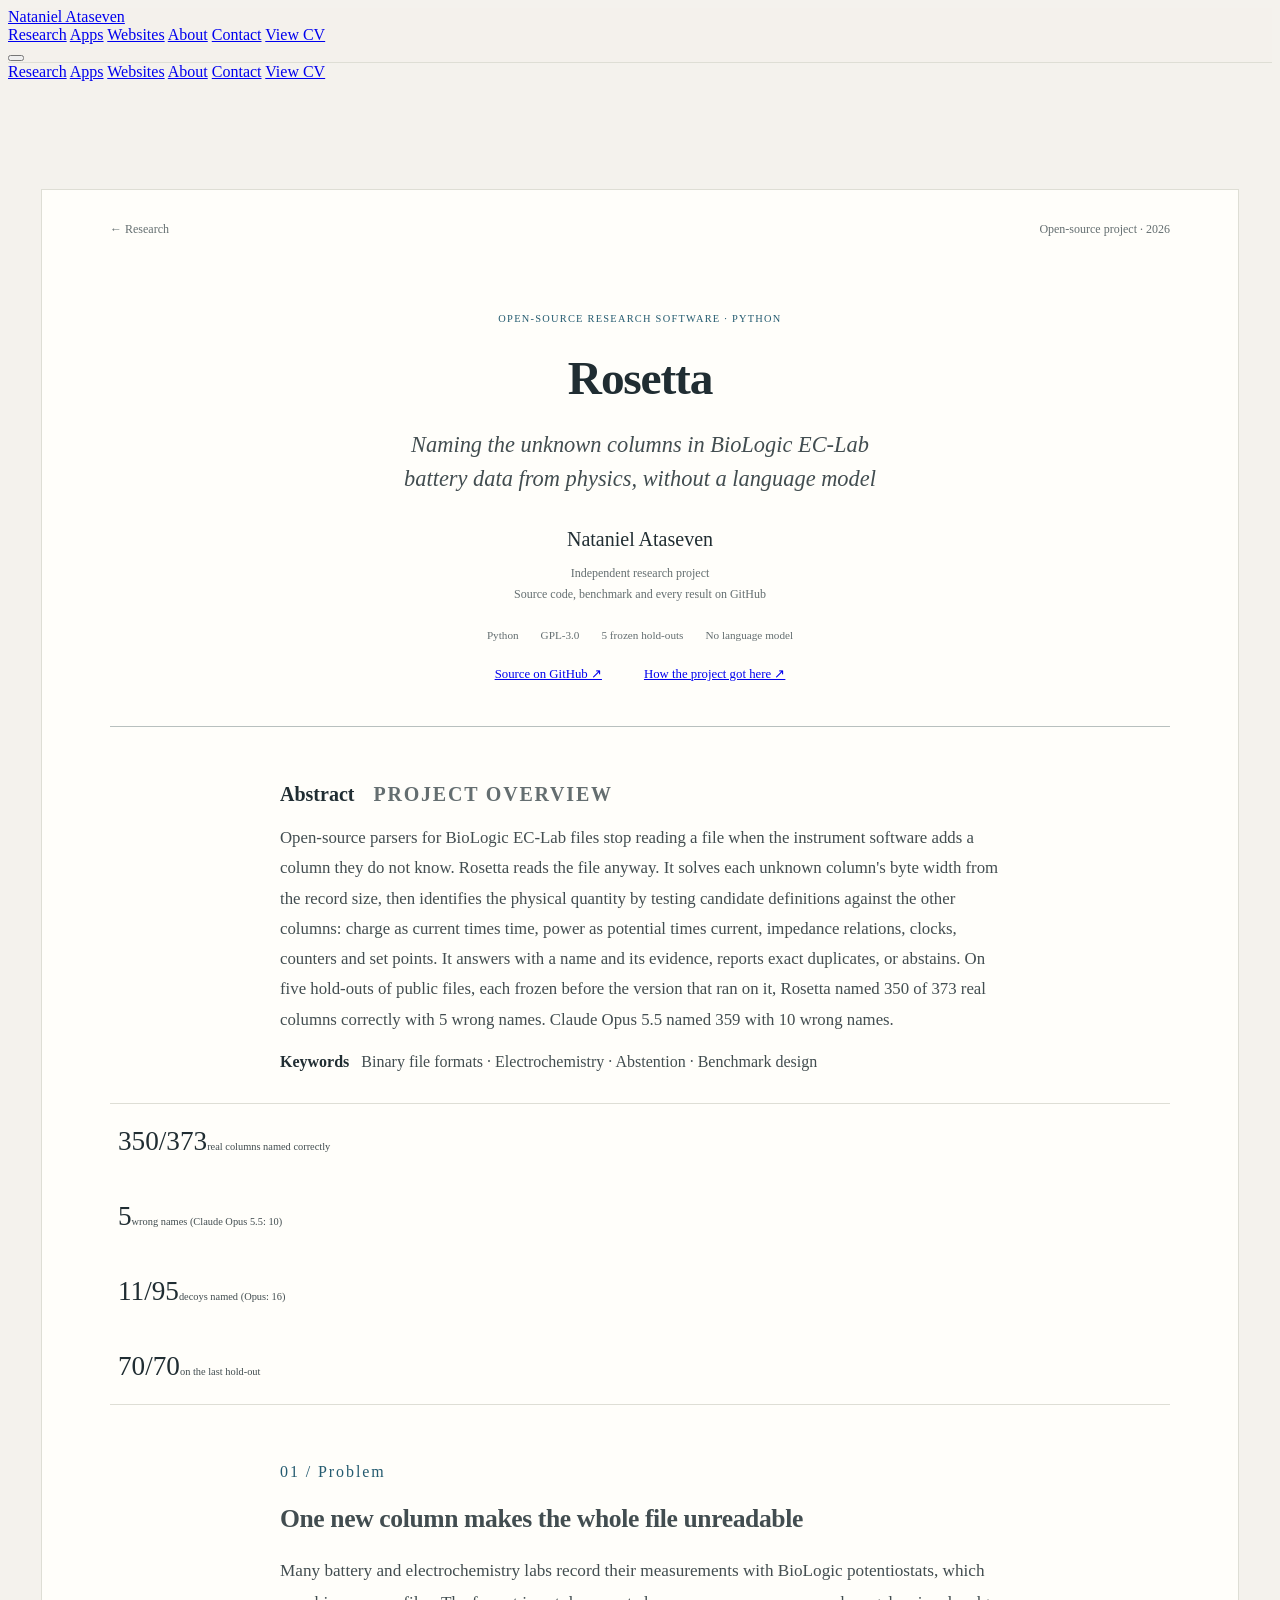
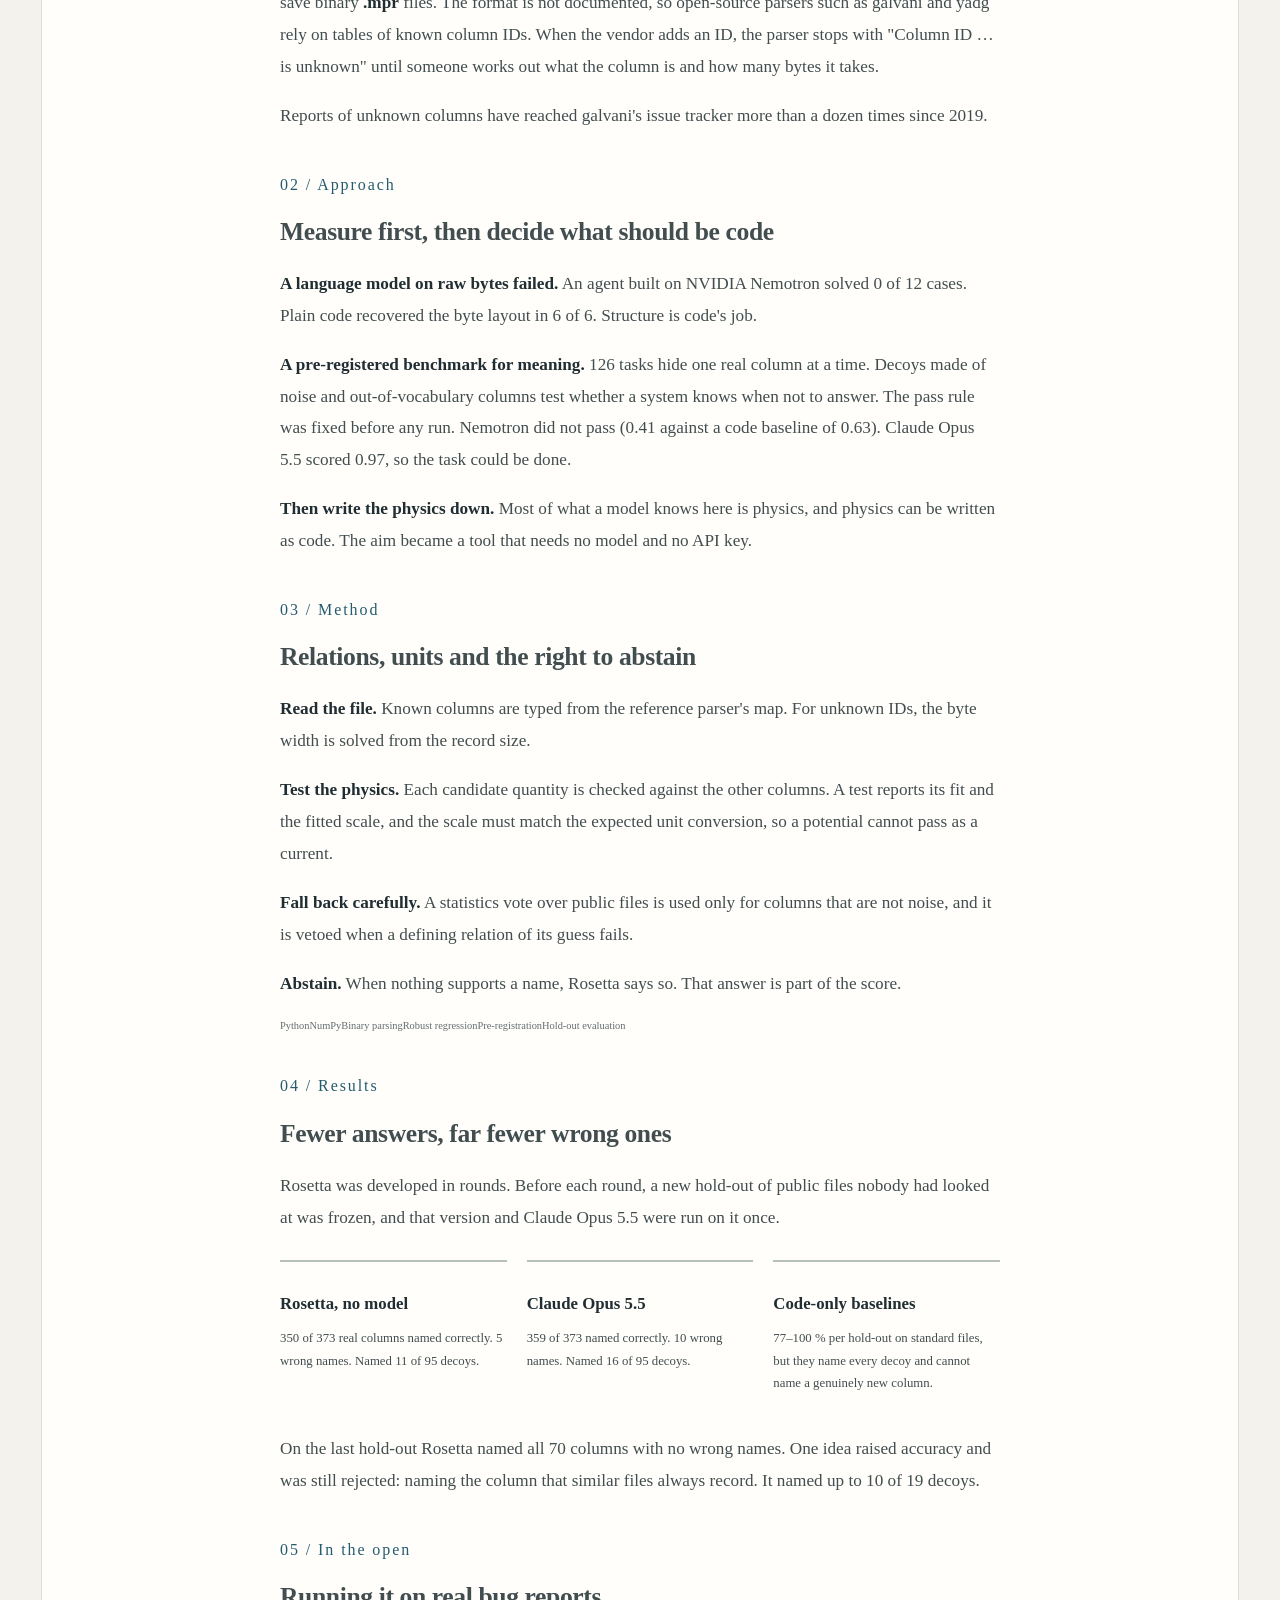
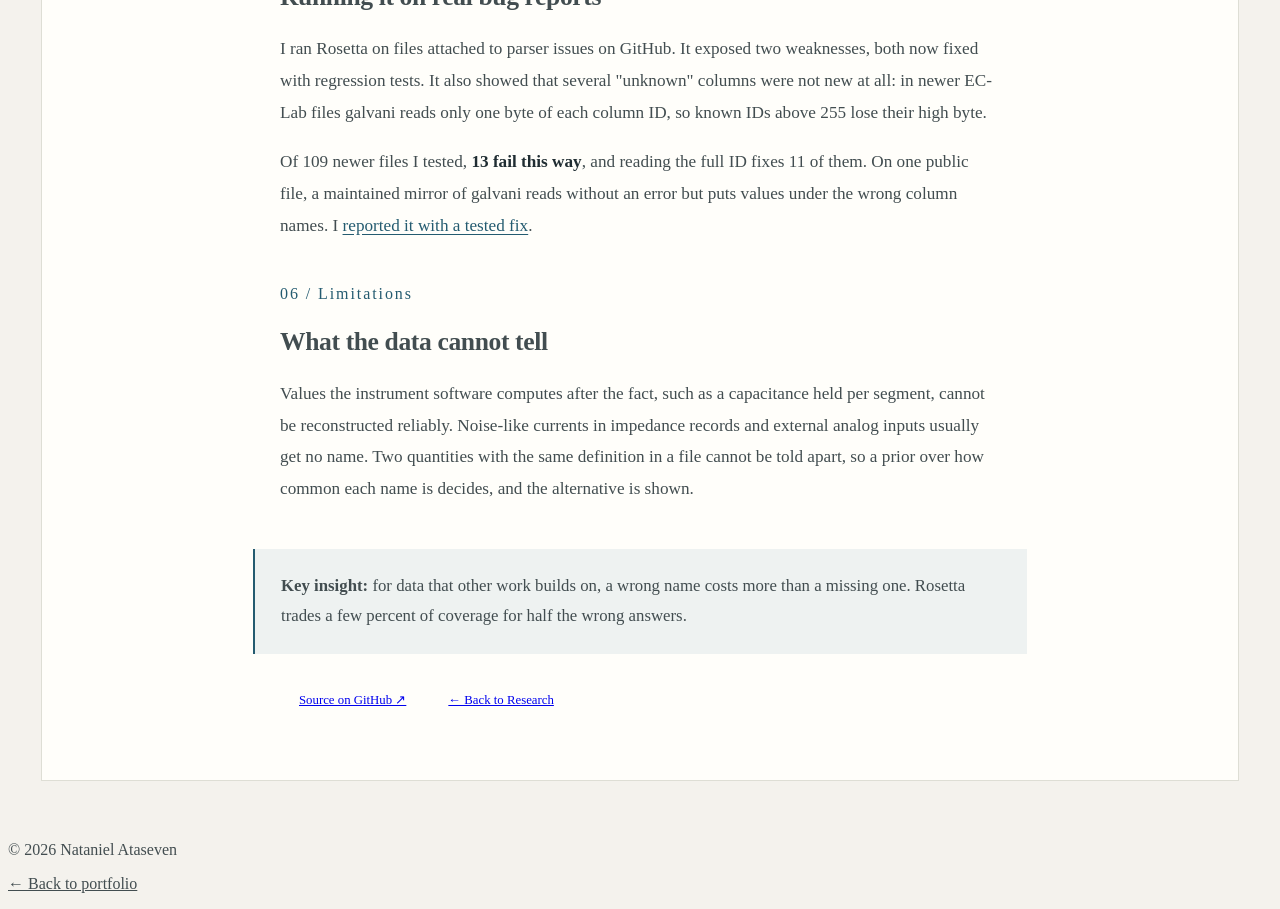
==== case-rosetta.html @ 8013619b "Add Rosetta to Research; publish the approved research header - New case page case-rosetta.html in t" ====
<!DOCTYPE html>
<html lang="en">
<head>
  <meta charset="UTF-8">
  <meta name="viewport" content="width=device-width, initial-scale=1.0">
  <title>Rosetta: naming unknown columns in battery-lab data — Nataniel Ataseven</title>
  <meta name="description" content="Rosetta is an open-source Python tool that names unknown columns in BioLogic EC-Lab .mpr files from physics, without a language model. Evaluated on five frozen hold-outs against Claude Opus 5.5.">
  <meta name="theme-color" content="#f4f2ed">
  <link rel="icon" href="favicon.ico" sizes="any">
  <link rel="icon" type="image/png" sizes="48x48" href="assets/favicon-48.png">
  <link rel="icon" type="image/png" sizes="192x192" href="assets/favicon-192.png">
  <link rel="icon" type="image/png" sizes="512x512" href="assets/favicon-512.png">
  <link rel="apple-touch-icon" href="assets/apple-touch-icon.png">
  <meta property="og:type" content="article">
  <meta property="og:title" content="Rosetta: naming unknown columns in battery-lab data without a language model">
  <meta property="og:description" content="An open-source tool that reads EC-Lab files parsers reject and names each unknown column from physics. Half as many wrong names as Claude Opus 5.5 on five frozen hold-outs.">
  <meta property="og:url" content="https://natanielataseven.github.io/case-rosetta.html">
  <meta property="og:image" content="https://natanielataseven.github.io/assets/og-image.png">
  <link rel="canonical" href="https://natanielataseven.github.io/case-rosetta.html">
  <link rel="preconnect" href="https://fonts.googleapis.com">
  <link rel="preconnect" href="https://fonts.gstatic.com" crossorigin>
  <link href="https://fonts.googleapis.com/css2?family=Inter:wght@400;500;600&family=JetBrains+Mono:wght@400;500&family=Space+Grotesk:wght@500;600;700&display=swap" rel="stylesheet">
  <link rel="stylesheet" href="css/styles.css?v=15">

  <link rel="stylesheet" href="css/thesis.css?v=2">
</head>
<body class="project-thesis">

  <nav class="nav" id="nav">
    <div class="nav__inner">
      <a href="index.html" class="nav__logo">Nataniel Ataseven</a>
      <div class="nav__links">
        <a href="research.html" class="nav__link">Research</a>
        <a href="apps.html" class="nav__link">Apps</a>
        <a href="websites.html" class="nav__link">Websites</a>
        <a href="index.html#about" class="nav__link">About</a>
        <a href="index.html#contact" class="nav__link">Contact</a>
        <a href="cv.html" class="nav__cv">View CV</a>
      </div>
      <button class="nav__hamburger" id="hamburger" aria-label="Toggle menu" aria-expanded="false">
        <span></span><span></span><span></span>
      </button>
    </div>
  </nav>
  <div class="mobile-menu" id="mobileMenu">
    <a href="research.html">Research</a>
    <a href="apps.html">Apps</a>
    <a href="websites.html">Websites</a>
    <a href="index.html#about">About</a>
    <a href="index.html#contact">Contact</a>
    <a href="cv.html">View CV</a>
  </div>

  <header class="paper-cover">
    <div class="container">
      <div class="paper-topline"><a href="research.html">← Research</a><span>Open-source project · 2026</span></div>
      <div class="paper-title">
        <p class="paper-kicker">Open-source research software · Python</p>
        <h1>Rosetta</h1>
        <p class="paper-subtitle">Naming the unknown columns in BioLogic EC-Lab battery data from physics, without a language model</p>
        <p class="paper-author">Nataniel Ataseven</p>
        <p class="paper-affiliation">Independent research project<br>Source code, benchmark and every result on GitHub</p>
        <div class="paper-details"><span>Python</span><span>GPL-3.0</span><span>5 frozen hold-outs</span><span>No language model</span></div>
        <div class="publication-actions">
          <a class="btn btn--primary" href="https://github.com/Nataniel0212/rosetta-eclab" target="_blank" rel="noopener">Source on GitHub ↗</a>
          <a class="btn btn--ghost" href="https://github.com/Nataniel0212/rosetta-eclab/blob/main/docs/history.md" target="_blank" rel="noopener">How the project got here ↗</a>
        </div>
      </div>
    </div>
  </header>

  <main class="case-body">
    <div class="container">

      <section class="paper-abstract" aria-labelledby="abstract-heading">
        <h2 id="abstract-heading">Abstract <span>Project overview</span></h2>
        <p>Open-source parsers for BioLogic EC-Lab files stop reading a file when the instrument software adds a column they do not know. Rosetta reads the file anyway. It solves each unknown column's byte width from the record size, then identifies the physical quantity by testing candidate definitions against the other columns: charge as current times time, power as potential times current, impedance relations, clocks, counters and set points. It answers with a name and its evidence, reports exact duplicates, or abstains. On five hold-outs of public files, each frozen before the version that ran on it, Rosetta named 350 of 373 real columns correctly with 5 wrong names. Claude Opus 5.5 named 359 with 10 wrong names.</p>
        <p class="paper-keywords"><strong>Keywords</strong> Binary file formats · Electrochemistry · Abstention · Benchmark design</p>
      </section>
      <div class="case-stats" aria-label="Project at a glance">
        <div class="case-stat"><span class="case-stat__num">350/373</span><span class="case-stat__label">real columns named correctly</span></div>
        <div class="case-stat"><span class="case-stat__num">5</span><span class="case-stat__label">wrong names (Claude Opus 5.5: 10)</span></div>
        <div class="case-stat"><span class="case-stat__num">11/95</span><span class="case-stat__label">decoys named (Opus: 16)</span></div>
        <div class="case-stat"><span class="case-stat__num">70/70</span><span class="case-stat__label">on the last hold-out</span></div>
      </div>

      <section class="case-step">
        <span class="case-step__num">01 / Problem</span>
        <h2>One new column makes the whole file unreadable</h2>
        <p>Many battery and electrochemistry labs record their measurements with BioLogic potentiostats, which save binary <strong>.mpr</strong> files. The format is not documented, so open-source parsers such as galvani and yadg rely on tables of known column IDs. When the vendor adds an ID, the parser stops with "Column ID … is unknown" until someone works out what the column is and how many bytes it takes.</p>
        <p>Reports of unknown columns have reached galvani's issue tracker more than a dozen times since 2019.</p>
      </section>

      <section class="case-step">
        <span class="case-step__num">02 / Approach</span>
        <h2>Measure first, then decide what should be code</h2>
        <p><strong>A language model on raw bytes failed.</strong> An agent built on NVIDIA Nemotron solved 0 of 12 cases. Plain code recovered the byte layout in 6 of 6. Structure is code's job.</p>
        <p><strong>A pre-registered benchmark for meaning.</strong> 126 tasks hide one real column at a time. Decoys made of noise and out-of-vocabulary columns test whether a system knows when not to answer. The pass rule was fixed before any run. Nemotron did not pass (0.41 against a code baseline of 0.63). Claude Opus 5.5 scored 0.97, so the task could be done.</p>
        <p><strong>Then write the physics down.</strong> Most of what a model knows here is physics, and physics can be written as code. The aim became a tool that needs no model and no API key.</p>
      </section>

      <section class="case-step">
        <span class="case-step__num">03 / Method</span>
        <h2>Relations, units and the right to abstain</h2>
        <p><strong>Read the file.</strong> Known columns are typed from the reference parser's map. For unknown IDs, the byte width is solved from the record size.</p>
        <p><strong>Test the physics.</strong> Each candidate quantity is checked against the other columns. A test reports its fit and the fitted scale, and the scale must match the expected unit conversion, so a potential cannot pass as a current.</p>
        <p><strong>Fall back carefully.</strong> A statistics vote over public files is used only for columns that are not noise, and it is vetoed when a defining relation of its guess fails.</p>
        <p><strong>Abstain.</strong> When nothing supports a name, Rosetta says so. That answer is part of the score.</p>
        <div class="case-tech"><span class="tech">Python</span><span class="tech">NumPy</span><span class="tech">Binary parsing</span><span class="tech">Robust regression</span><span class="tech">Pre-registration</span><span class="tech">Hold-out evaluation</span></div>
      </section>

      <section class="case-step">
        <span class="case-step__num">04 / Results</span>
        <h2>Fewer answers, far fewer wrong ones</h2>
        <p>Rosetta was developed in rounds. Before each round, a new hold-out of public files nobody had looked at was frozen, and that version and Claude Opus 5.5 were run on it once.</p>
        <div class="who-grid">
          <div class="who"><h3>Rosetta, no model</h3><p>350 of 373 real columns named correctly. 5 wrong names. Named 11 of 95 decoys.</p></div>
          <div class="who"><h3>Claude Opus 5.5</h3><p>359 of 373 named correctly. 10 wrong names. Named 16 of 95 decoys.</p></div>
          <div class="who"><h3>Code-only baselines</h3><p>77–100 % per hold-out on standard files, but they name every decoy and cannot name a genuinely new column.</p></div>
        </div>
        <p>On the last hold-out Rosetta named all 70 columns with no wrong names. One idea raised accuracy and was still rejected: naming the column that similar files always record. It named up to 10 of 19 decoys.</p>
      </section>

      <section class="case-step">
        <span class="case-step__num">05 / In the open</span>
        <h2>Running it on real bug reports</h2>
        <p>I ran Rosetta on files attached to parser issues on GitHub. It exposed two weaknesses, both now fixed with regression tests. It also showed that several "unknown" columns were not new at all: in newer EC-Lab files galvani reads only one byte of each column ID, so known IDs above 255 lose their high byte.</p>
        <p>Of 109 newer files I tested, <strong>13 fail this way</strong>, and reading the full ID fixes 11 of them. On one public file, a maintained mirror of galvani reads without an error but puts values under the wrong column names. I <a href="https://github.com/datalab-org/galvani-mirror/issues/11" target="_blank" rel="noopener">reported it with a tested fix</a>.</p>
      </section>

      <section class="case-step">
        <span class="case-step__num">06 / Limitations</span>
        <h2>What the data cannot tell</h2>
        <p>Values the instrument software computes after the fact, such as a capacitance held per segment, cannot be reconstructed reliably. Noise-like currents in impedance records and external analog inputs usually get no name. Two quantities with the same definition in a file cannot be told apart, so a prior over how common each name is decides, and the alternative is shown.</p>
      </section>

      <div class="case-insight"><strong>Key insight:</strong> for data that other work builds on, a wrong name costs more than a missing one. Rosetta trades a few percent of coverage for half the wrong answers.</div>

      <div class="case-cta">
        <a href="https://github.com/Nataniel0212/rosetta-eclab" class="btn btn--primary" target="_blank" rel="noopener">Source on GitHub ↗</a>
        <a href="research.html" class="btn btn--ghost">← Back to Research</a>
      </div>

    </div>
  </main>

  <footer class="footer">
    <div class="container footer__inner">
      <p>© 2026 Nataniel Ataseven</p>
      <p><a href="index.html" style="color:inherit">← Back to portfolio</a></p>
    </div>
  </footer>

  <script src="js/main.js?v=16"></script>
  <script src="js/analytics.js"></script>
</body>
</html>
---- css/thesis.css ----
/* Academic paper design for the research case pages (thesis, Rosetta). */
body.project-thesis {
  --bg-0: #f4f2ed;
  --bg-1: #fffefa;
  --bg-2: #f4f2ed;
  --text-1: #202d32;
  --text-2: #424d50;
  --text-3: #646e70;
  --accent: #245b70;
  --accent-hover: #18475a;
  --on-accent: #ffffff;
  --border-1: #deded5;
  --border-2: #b8c0be;
  --paper-serif: Georgia, 'Times New Roman', serif;
  background: var(--bg-0);
  color: var(--text-2);
}
.project-thesis .nav { background: rgba(244, 242, 237, .96); border-bottom: 1px solid var(--border-1); }
.project-thesis .nav__cv { border-color: var(--border-2); }
.project-thesis .nav__cv:hover { background: #e7eeed; }
.project-thesis .nav__hamburger span { background: var(--text-1); }
.project-thesis .mobile-menu { background: var(--bg-0); }
.paper-cover, .project-thesis .case-body {
  max-width: 1060px;
  margin: 0 auto;
  background: var(--bg-1);
  border-right: 1px solid var(--border-1);
  border-left: 1px solid var(--border-1);
}
.paper-cover { margin-top: 108px; padding: 32px 68px 0; border-top: 1px solid var(--border-1); }
.paper-cover .container { padding: 0; }
.paper-topline { display: flex; justify-content: space-between; gap: 16px; font-size: .75rem; color: var(--text-3); }
.paper-topline a { color: inherit; text-decoration: none; }
.paper-topline a:hover { color: var(--accent); text-decoration: underline; }
.paper-title { text-align: center; padding: 66px 0 44px; border-bottom: 1px solid var(--border-2); }
.paper-kicker { text-transform: uppercase; letter-spacing: .12em; font-size: .65rem; color: var(--accent); margin-bottom: 27px; }
.paper-title h1 { font: 700 clamp(2rem, 3.7vw, 3.15rem)/1.16 var(--paper-serif); letter-spacing: -.025em; color: var(--text-1); max-width: 760px; margin: 0 auto 22px; text-wrap: balance; }
.paper-subtitle { font: italic clamp(1.1rem, 2vw, 1.4rem)/1.5 var(--paper-serif); max-width: 670px; margin: 0 auto 32px; text-wrap: balance; }
.paper-author { font: 1.25rem var(--paper-serif); color: var(--text-1); margin-bottom: 10px; }
.paper-affiliation { font-size: .75rem; line-height: 1.8; color: var(--text-3); }
.paper-details { display: flex; flex-wrap: wrap; justify-content: center; gap: 8px 22px; margin: 23px 0; font-size: .7rem; color: var(--text-3); }
.paper-title .publication-actions { justify-content: center; gap: 12px; }
.project-thesis .btn { border-radius: 3px; font-size: .8rem; padding: 12px 19px; }
.project-thesis .case-body { padding: 40px 68px 72px; margin-bottom: 60px; border-bottom: 1px solid var(--border-1); }
.project-thesis .case-body .container { max-width: none; padding: 0; }
.paper-abstract { max-width: 720px; margin: 0 auto; }
.paper-abstract h2 { font: 700 1.25rem var(--paper-serif); color: var(--text-1); margin-bottom: 16px; }
.paper-abstract h2 span { font: 400 .65rem var(--font-sans); text-transform: uppercase; letter-spacing: .09em; margin-left: 14px; color: var(--text-3); }
.paper-abstract > p { font: 1.05rem/1.8 var(--paper-serif); }
.paper-abstract .paper-keywords { font: .72rem/1.8 var(--font-sans); margin-top: 18px; }
.paper-keywords strong { color: var(--text-1); margin-right: 8px; }
.project-thesis .case-stats { background: transparent; border: 0; border-top: 1px solid var(--border-1); border-bottom: 1px solid var(--border-1); border-radius: 0; margin: 32px 0 58px; gap: 0; }
.project-thesis .case-stat { background: transparent; padding: 22px 8px; }
.project-thesis .case-stat__num { font: 1.7rem var(--paper-serif); color: var(--text-1); }
.project-thesis .case-stat__label { font-size: .65rem; }
.project-thesis .case-step { max-width: 720px; margin: 0 auto 44px; }
.project-thesis .case-step__num { color: var(--accent); font: 500 .65rem var(--font-sans); letter-spacing: .12em; margin-bottom: 12px; }
.project-thesis .case-step h2 { font: 700 1.6rem/1.3 var(--paper-serif); letter-spacing: -.015em; margin-bottom: 20px; }
.project-thesis .case-step > p { font: 1.075rem/1.85 var(--paper-serif); margin-bottom: 16px; }
.project-thesis .case-step > p strong { font-weight: 700; color: var(--text-1); }
.project-thesis .case-step > p a { color: var(--accent); text-decoration: underline; text-underline-offset: 3px; }
.project-thesis .case-step > p a:hover { color: var(--accent-hover); }
.project-thesis .tech { border-radius: 2px; background: transparent; color: var(--text-3); border-color: var(--border-1); font-size: .65rem; }
.who-grid { display: grid; grid-template-columns: repeat(3, minmax(0, 1fr)); gap: 20px; margin: 26px 0; }
.who { border-top: 2px solid var(--border-2); padding-top: 16px; }
.who h3 { font: 700 1.05rem var(--paper-serif); color: var(--text-1); margin-bottom: 10px; }
.who p { font-size: .8rem; line-height: 1.75; }
.project-thesis .case-insight { max-width: 720px; margin: 0 auto 36px; background: #eef2f1; border: 0; border-left: 2px solid var(--accent); border-radius: 0; font: 1.05rem/1.8 var(--paper-serif); padding: 22px 26px; }
.project-thesis .case-cta { max-width: 720px; margin: 0 auto; border-color: var(--border-1); }
.project-thesis .footer { background: transparent; }
.project-thesis .cookie-banner { background: var(--bg-1); border-color: var(--border-2); }
@media (max-width: 800px) {
  .paper-cover { margin-top: 88px; padding: 24px 32px 0; }
  .paper-title { padding-top: 44px; }
  .project-thesis .case-body { padding: 32px 32px 48px; }
}
@media (max-width: 480px) {
  .paper-cover { margin-top: 68px; padding: 24px 22px 0; border: 0; }
  .paper-topline { font-size: .65rem; }
  .paper-kicker { font-size: .6rem; line-height: 1.8; }
  .paper-title h1 { font-size: 1.95rem; overflow-wrap: anywhere; }
  .paper-title { padding-top: 36px; }
  .paper-affiliation br { display: none; }
  .project-thesis .case-body { border: 0; padding: 32px 22px 48px; margin-bottom: 0; }
  .paper-abstract h2 span { display: block; margin: 8px 0 0; }
  .who-grid { grid-template-columns: 1fr; gap: 18px; }
}
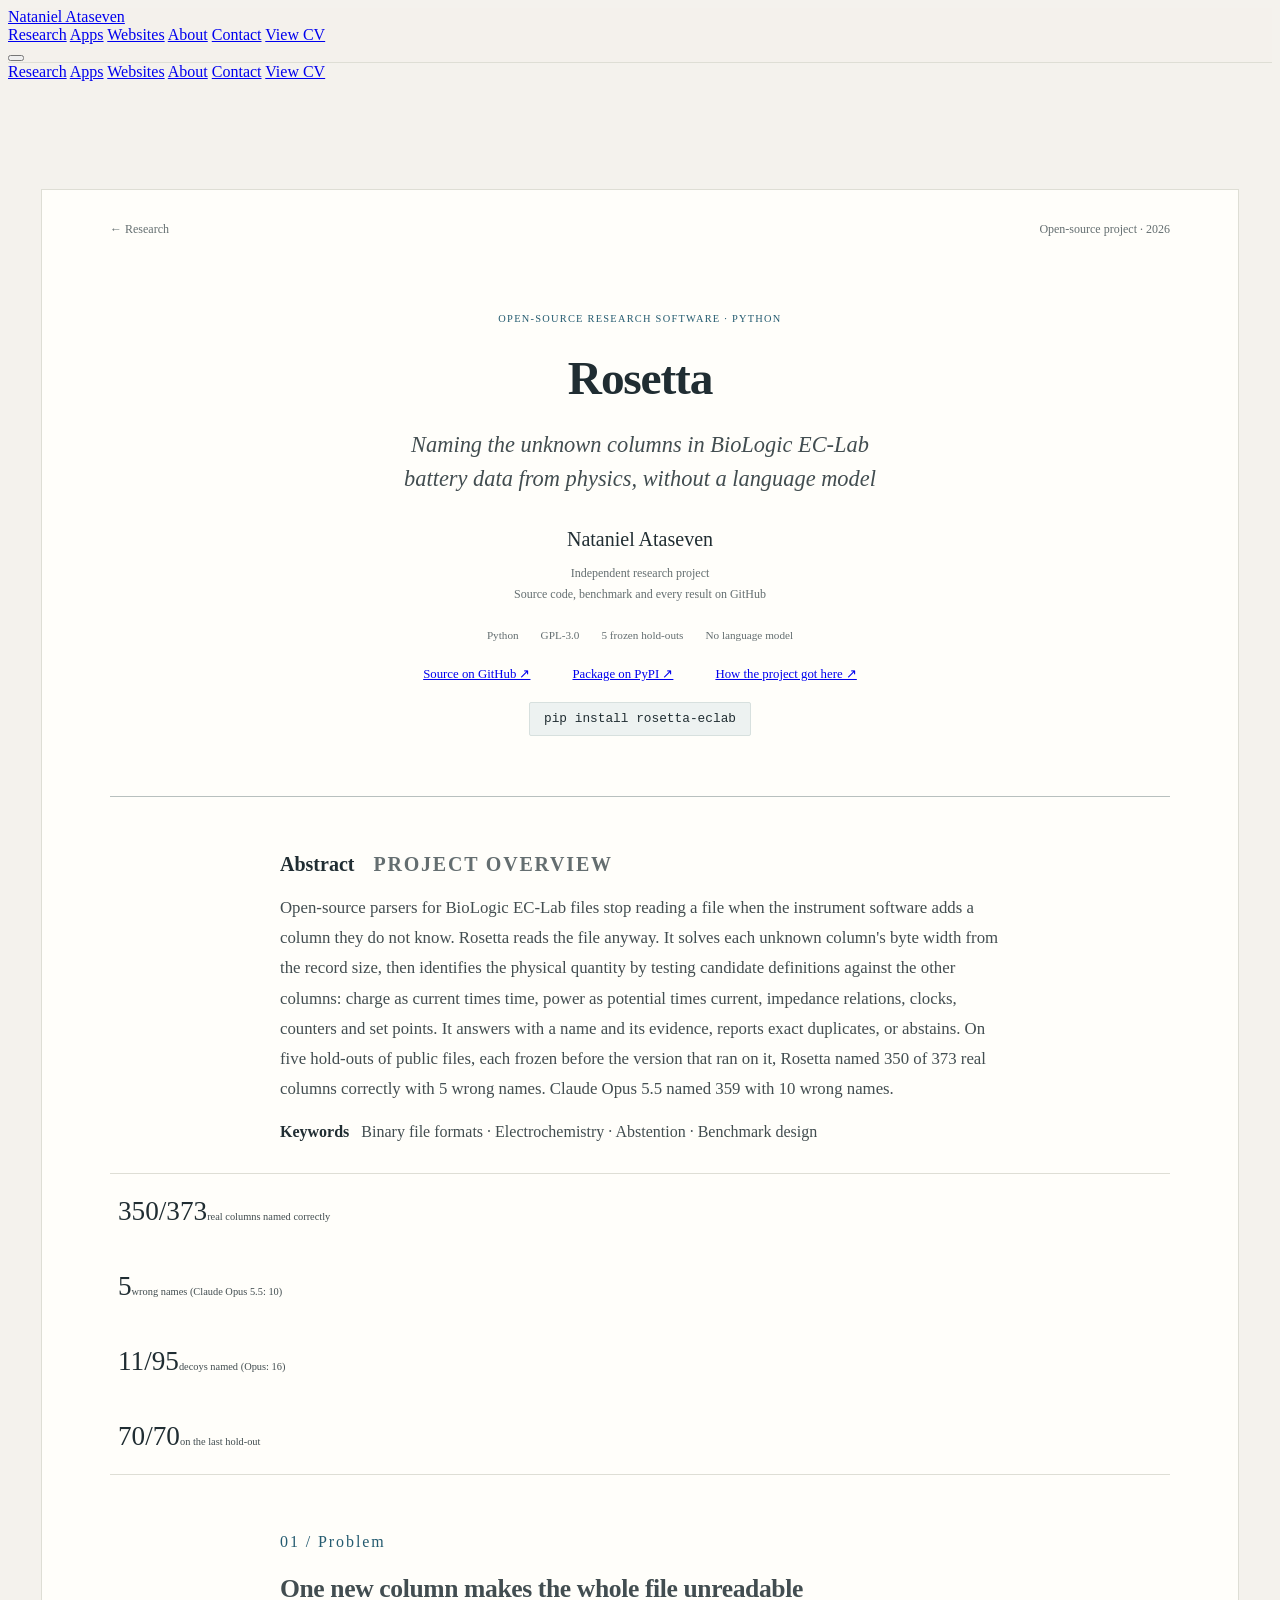
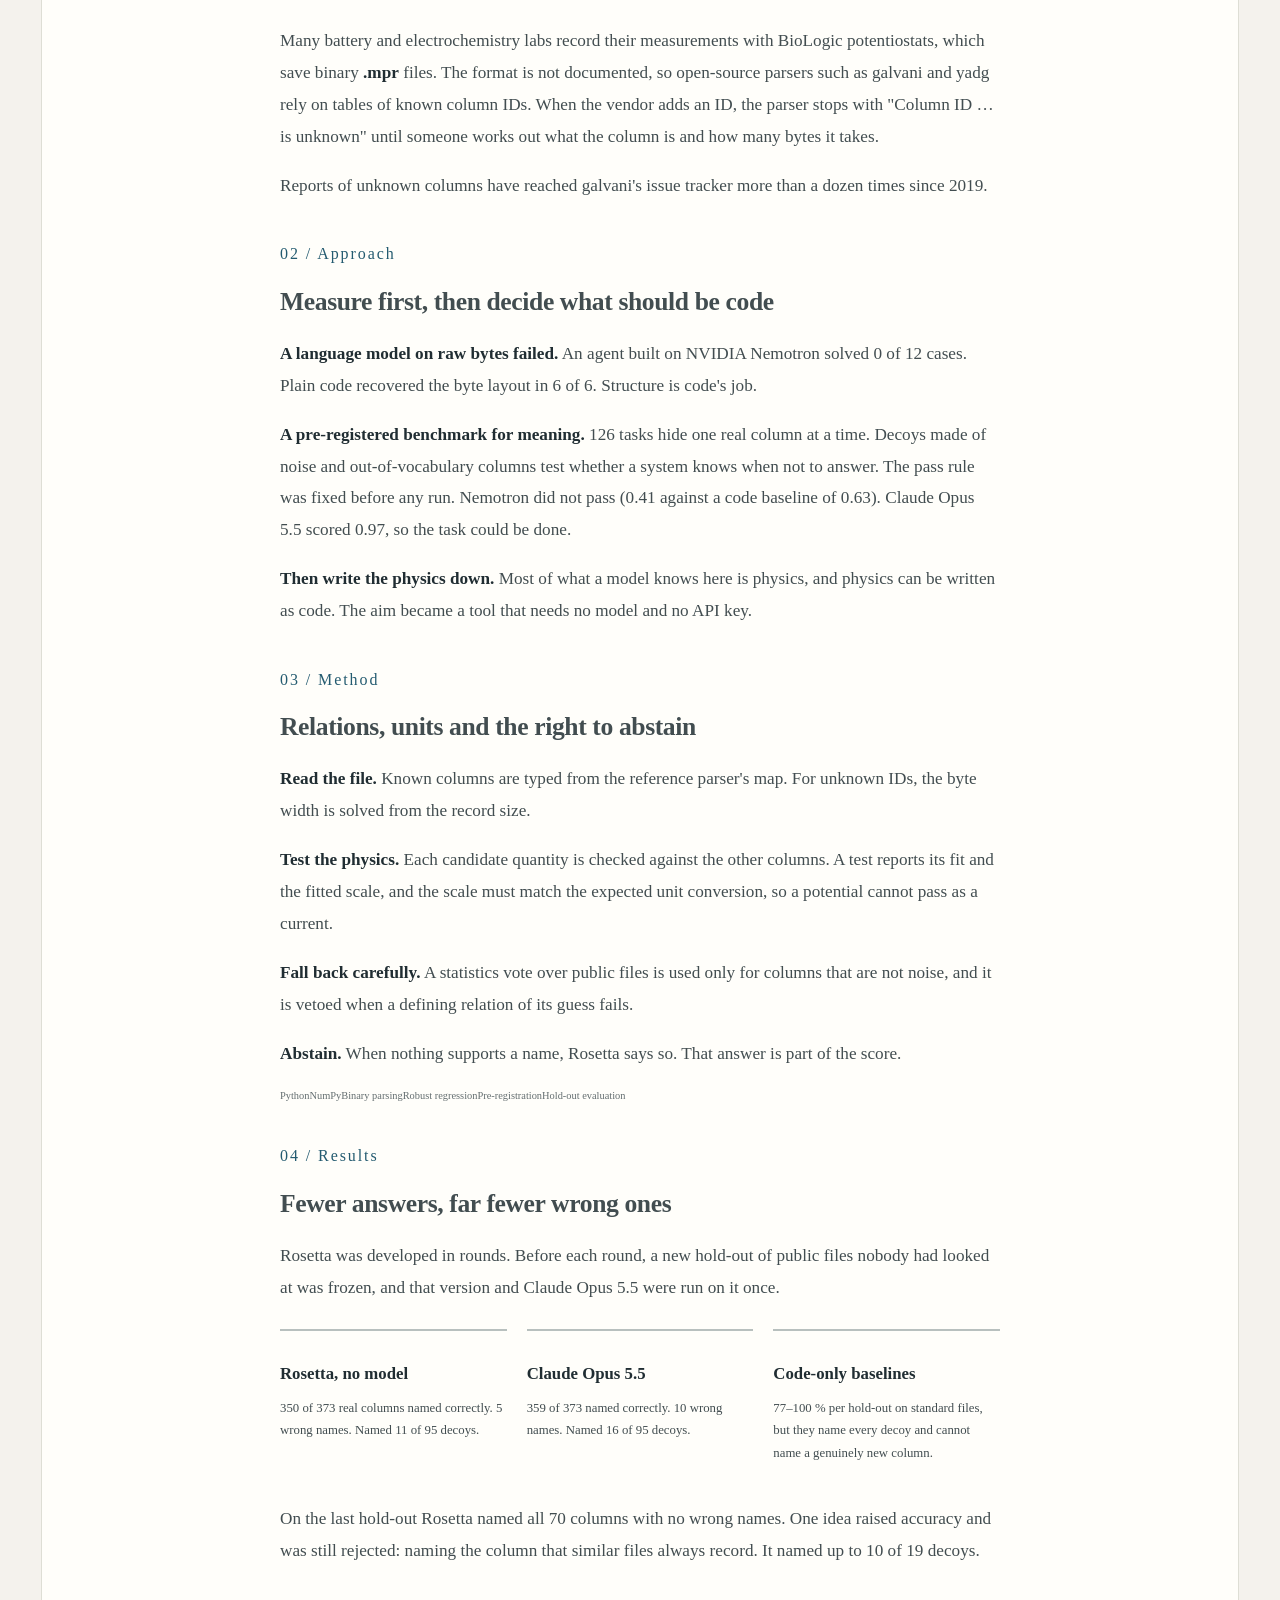
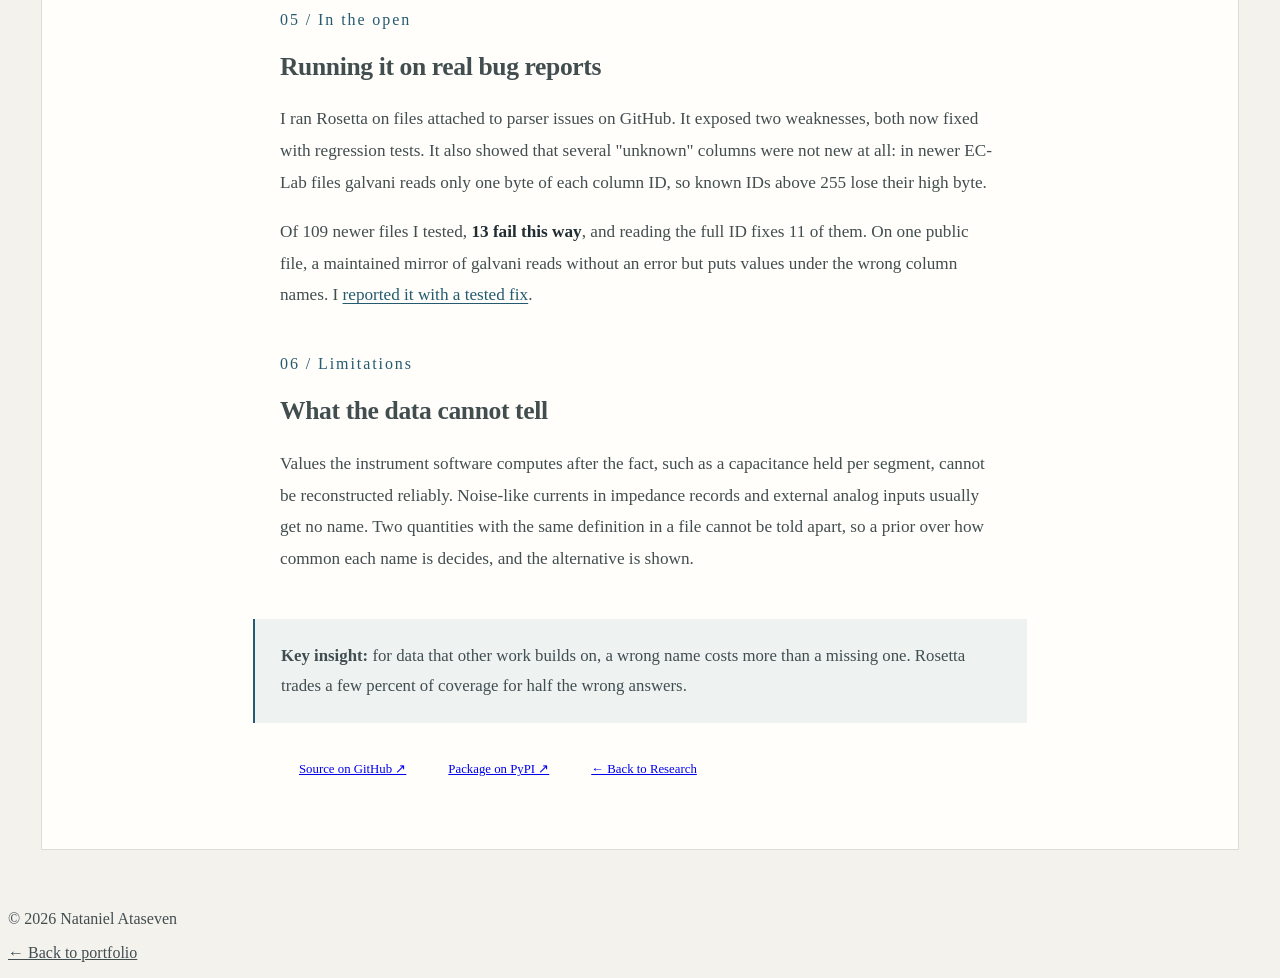
==== commit 1d47dd71: "Rosetta page: link the PyPI package and show the install command Co-Authored-By: Claude Opus 5.5 <no" ====
--- a/case-rosetta.html
+++ b/case-rosetta.html
@@ -22,7 +22,7 @@
   <link href="https://fonts.googleapis.com/css2?family=Inter:wght@400;500;600&family=JetBrains+Mono:wght@400;500&family=Space+Grotesk:wght@500;600;700&display=swap" rel="stylesheet">
   <link rel="stylesheet" href="css/styles.css?v=15">
 
-  <link rel="stylesheet" href="css/thesis.css?v=2">
+  <link rel="stylesheet" href="css/thesis.css?v=3">
 </head>
 <body class="project-thesis">
 
@@ -63,8 +63,10 @@
         <div class="paper-details"><span>Python</span><span>GPL-3.0</span><span>5 frozen hold-outs</span><span>No language model</span></div>
         <div class="publication-actions">
           <a class="btn btn--primary" href="https://github.com/Nataniel0212/rosetta-eclab" target="_blank" rel="noopener">Source on GitHub ↗</a>
+          <a class="btn btn--ghost" href="https://pypi.org/project/rosetta-eclab/" target="_blank" rel="noopener">Package on PyPI ↗</a>
           <a class="btn btn--ghost" href="https://github.com/Nataniel0212/rosetta-eclab/blob/main/docs/history.md" target="_blank" rel="noopener">How the project got here ↗</a>
         </div>
+        <p class="paper-install"><code>pip install rosetta-eclab</code></p>
       </div>
     </div>
   </header>
@@ -138,6 +140,7 @@
 
       <div class="case-cta">
         <a href="https://github.com/Nataniel0212/rosetta-eclab" class="btn btn--primary" target="_blank" rel="noopener">Source on GitHub ↗</a>
+        <a href="https://pypi.org/project/rosetta-eclab/" class="btn btn--ghost" target="_blank" rel="noopener">Package on PyPI ↗</a>
         <a href="research.html" class="btn btn--ghost">← Back to Research</a>
       </div>
 
--- a/css/thesis.css
+++ b/css/thesis.css
@@ -60,6 +60,8 @@
 .project-thesis .case-step > p strong { font-weight: 700; color: var(--text-1); }
 .project-thesis .case-step > p a { color: var(--accent); text-decoration: underline; text-underline-offset: 3px; }
 .project-thesis .case-step > p a:hover { color: var(--accent-hover); }
+.paper-install { margin-top: 20px; }
+.paper-install code { display: inline-block; padding: 7px 14px; font: 500 .8rem/1.4 'JetBrains Mono', monospace; color: var(--text-1); background: #edf2f1; border: 1px solid #d7e0de; border-radius: 2px; }
 .project-thesis .tech { border-radius: 2px; background: transparent; color: var(--text-3); border-color: var(--border-1); font-size: .65rem; }
 .who-grid { display: grid; grid-template-columns: repeat(3, minmax(0, 1fr)); gap: 20px; margin: 26px 0; }
 .who { border-top: 2px solid var(--border-2); padding-top: 16px; }
